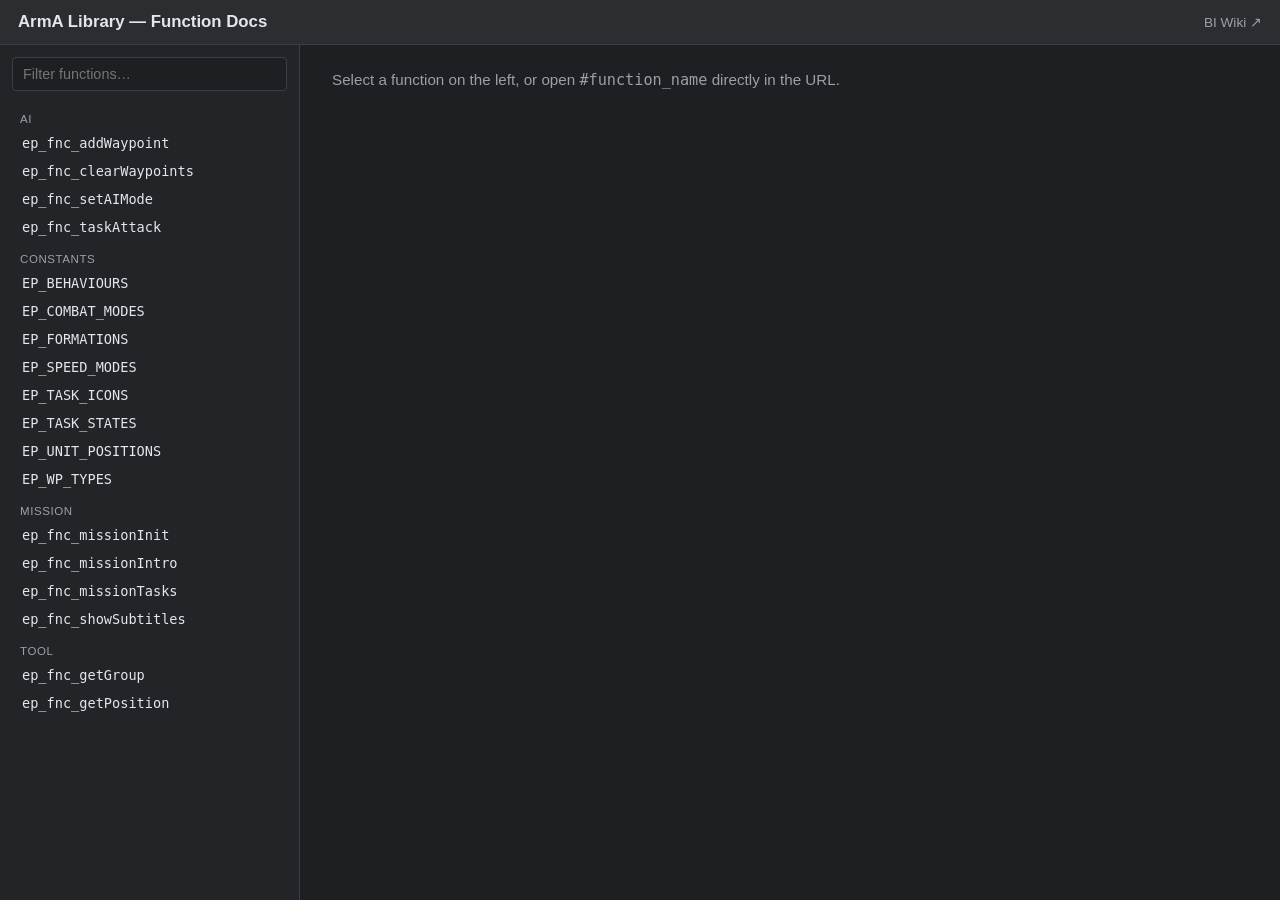
==== Docs/index.html @ c706b9c4 "Update" ====
<!DOCTYPE html>
<html lang="en">
<head>
    <meta charset="UTF-8" />
    <title>ArmA Library — Function Docs</title>
    <meta name="viewport" content="width=device-width, initial-scale=1" />
    <link rel="stylesheet" href="assets/style.css" />
</head>
<body>

<header>
    <h1>ArmA Library — Function Docs</h1>
    <span class="spacer"></span>
    <a class="wiki-link" href="https://community.bistudio.com/wiki/" target="_blank" rel="noopener">BI Wiki &#8599;</a>
</header>

<aside>
    <input id="filter" type="search" placeholder="Filter functions…" autocomplete="off" />
    <div id="nav"></div>
</aside>

<main id="content">
    <p class="placeholder">Loading…</p>
</main>

<!-- ==========================================================
     Core engine — must load first
     ========================================================== -->
<script src="assets/core.js"></script>

<!-- ==========================================================
     Route rules — URL redirect rules for unknown function names.
     Add new prefixes (CBA, ACE, etc.) inside routes.js.
     ========================================================== -->
<script src="docs/routes.js"></script>

<!-- ==========================================================
     Function doc modules — one <script> per category.
     To add a new module, drop a JS file in /docs/ and add it here.
     ========================================================== -->
<script src="docs/ai.js"></script>
<script src="docs/tool.js"></script>
<script src="docs/mission.js"></script>
<script src="docs/constants.js"></script>

<!-- Boot — must load LAST -->
<script src="docs/_init.js"></script>

</body>
</html>
---- Docs/assets/style.css ----
:root {
    --bg: #1e1f22;
    --panel: #2b2d31;
    --panel-2: #232428;
    --border: #3a3d43;
    --text: #e4e6eb;
    --muted: #9aa0a6;
    --accent: #f0a020;
    --accent-hover: #ffb833;
    --code-bg: #101114;
    --code-text: #cdd6f4;
}

* { box-sizing: border-box; }
html, body { height: 100%; margin: 0; }

body {
    font-family: -apple-system, BlinkMacSystemFont, "Segoe UI", Roboto, Helvetica, Arial, sans-serif;
    background: var(--bg);
    color: var(--text);
    display: grid;
    grid-template-columns: 300px 1fr;
    grid-template-rows: auto 1fr;
    grid-template-areas:
        "header header"
        "side   main";
}

header {
    grid-area: header;
    background: var(--panel);
    padding: 12px 18px;
    border-bottom: 1px solid var(--border);
    display: flex;
    align-items: center;
    gap: 12px;
}
header h1 {
    margin: 0;
    font-size: 1.05rem;
    font-weight: 600;
}
header .spacer { flex: 1; }
header a.wiki-link {
    color: var(--muted);
    text-decoration: none;
    font-size: .85rem;
}
header a.wiki-link:hover { color: var(--accent); }

aside {
    grid-area: side;
    background: var(--panel-2);
    border-right: 1px solid var(--border);
    overflow-y: auto;
    padding: 12px;
}
aside input {
    width: 100%;
    padding: 8px 10px;
    border: 1px solid var(--border);
    background: var(--bg);
    color: var(--text);
    border-radius: 4px;
    font-size: .9rem;
    margin-bottom: 10px;
}
aside input:focus {
    outline: none;
    border-color: var(--accent);
}
aside .group-title {
    color: var(--muted);
    font-size: .72rem;
    text-transform: uppercase;
    letter-spacing: .05em;
    margin: 12px 8px 4px;
}
aside a.fn-link {
    display: block;
    padding: 6px 10px;
    border-radius: 4px;
    color: var(--text);
    text-decoration: none;
    font-family: "SF Mono", Consolas, Menlo, monospace;
    font-size: .85rem;
}
aside a.fn-link:hover { background: var(--panel); }
aside a.fn-link.active {
    background: var(--accent);
    color: #000;
}

main {
    grid-area: main;
    overflow-y: auto;
    padding: 24px 32px;
}
main h2 {
    margin: 0 0 4px;
    font-family: "SF Mono", Consolas, Menlo, monospace;
    color: var(--accent);
    font-size: 1.4rem;
}
main .subtitle {
    color: var(--muted);
    margin-bottom: 18px;
    font-size: .85rem;
}
main section {
    margin-bottom: 22px;
}
main h3 {
    font-size: .8rem;
    text-transform: uppercase;
    letter-spacing: .05em;
    color: var(--muted);
    border-bottom: 1px solid var(--border);
    padding-bottom: 4px;
    margin: 0 0 8px;
}
main p { margin: 0 0 8px; line-height: 1.5; }
main pre {
    background: var(--code-bg);
    color: var(--code-text);
    padding: 12px 14px;
    border-radius: 6px;
    overflow-x: auto;
    font-family: "SF Mono", Consolas, Menlo, monospace;
    font-size: .85rem;
    line-height: 1.45;
    margin: 0;
}
main table.params {
    width: 100%;
    border-collapse: collapse;
    font-size: .9rem;
}
main table.params th,
main table.params td {
    text-align: left;
    padding: 6px 10px;
    border-bottom: 1px solid var(--border);
    vertical-align: top;
}
main table.params th {
    color: var(--muted);
    font-weight: 500;
    font-size: .78rem;
    text-transform: uppercase;
}
main table.params td:first-child {
    font-family: "SF Mono", Consolas, Menlo, monospace;
    color: var(--accent);
    width: 25%;
}
main table.params td:nth-child(2) {
    color: var(--muted);
    width: 20%;
    font-family: "SF Mono", Consolas, Menlo, monospace;
    font-size: .82rem;
}

.redirect-banner {
    background: var(--panel);
    border: 1px solid var(--border);
    border-left: 3px solid var(--accent);
    padding: 16px 20px;
    border-radius: 4px;
    max-width: 680px;
}
.redirect-banner code {
    background: var(--code-bg);
    padding: 1px 6px;
    border-radius: 3px;
    font-size: .9em;
    color: var(--accent);
}
.redirect-banner a {
    color: var(--accent);
    text-decoration: none;
}
.redirect-banner a:hover { text-decoration: underline; }
.redirect-banner button {
    margin-top: 12px;
    background: var(--accent);
    color: #000;
    border: 0;
    padding: 6px 14px;
    border-radius: 4px;
    font-weight: 600;
    cursor: pointer;
}
.redirect-banner button:hover { background: var(--accent-hover); }

.placeholder {
    color: var(--muted);
    font-size: .95rem;
}
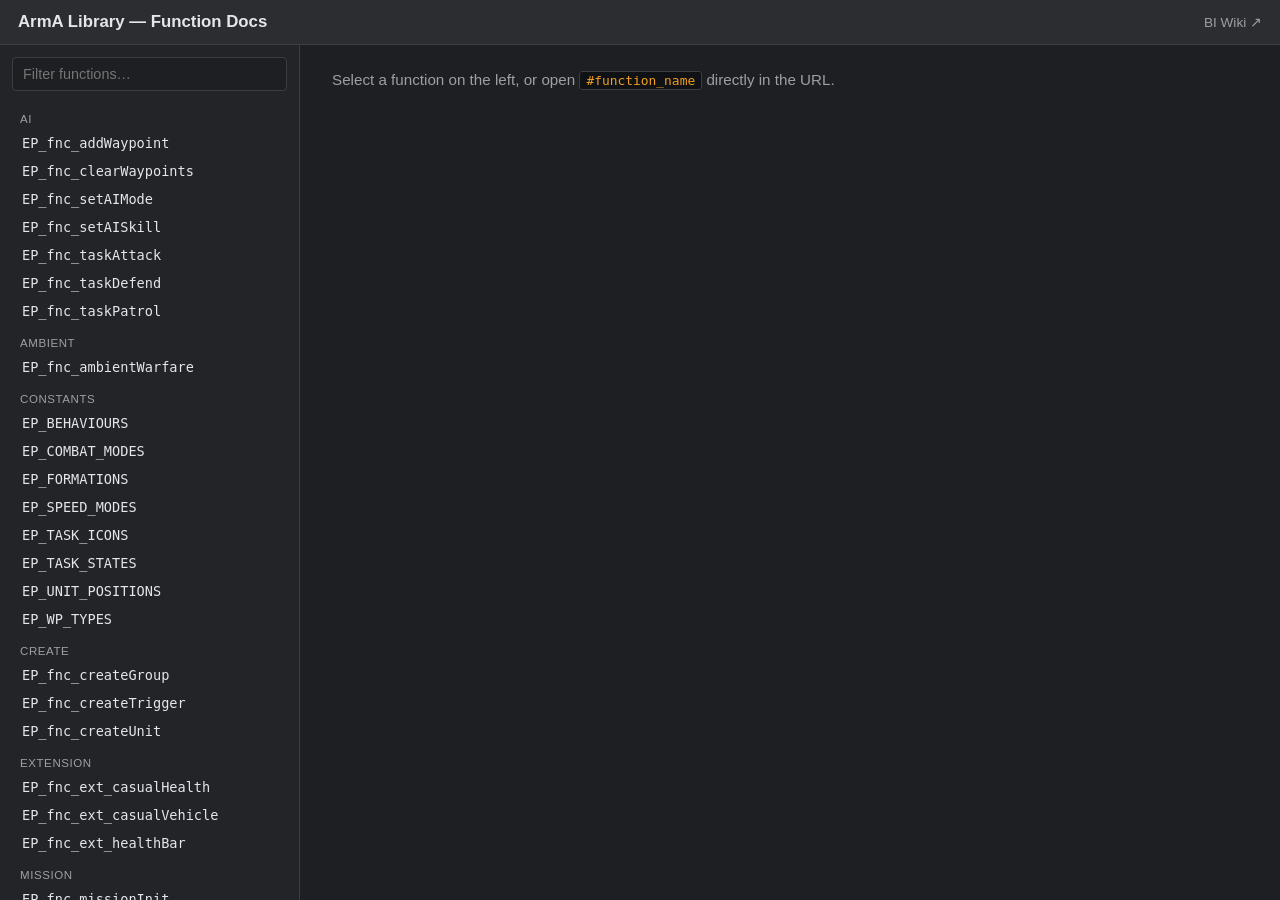
==== commit b327a066: "Update" ====
--- a/Docs/index.html
+++ b/Docs/index.html
@@ -39,8 +39,11 @@
      To add a new module, drop a JS file in /docs/ and add it here.
      ========================================================== -->
 <script src="docs/ai.js"></script>
+<script src="docs/ambient.js"></script>
+<script src="docs/create.js"></script>
+<script src="docs/extension.js"></script>
+<script src="docs/mission.js"></script>
 <script src="docs/tool.js"></script>
-<script src="docs/mission.js"></script>
 <script src="docs/constants.js"></script>
 
 <!-- Boot — must load LAST -->
--- a/Docs/assets/style.css
+++ b/Docs/assets/style.css
@@ -120,6 +120,16 @@
     margin: 0 0 8px;
 }
 main p { margin: 0 0 8px; line-height: 1.5; }
+main :not(pre) > code,
+main table.params code {
+    background: var(--code-bg);
+    color: var(--accent);
+    padding: 1px 6px;
+    border-radius: 3px;
+    font-family: "SF Mono", Consolas, Menlo, monospace;
+    font-size: .85em;
+    border: 1px solid var(--border);
+}
 main pre {
     background: var(--code-bg);
     color: var(--code-text);
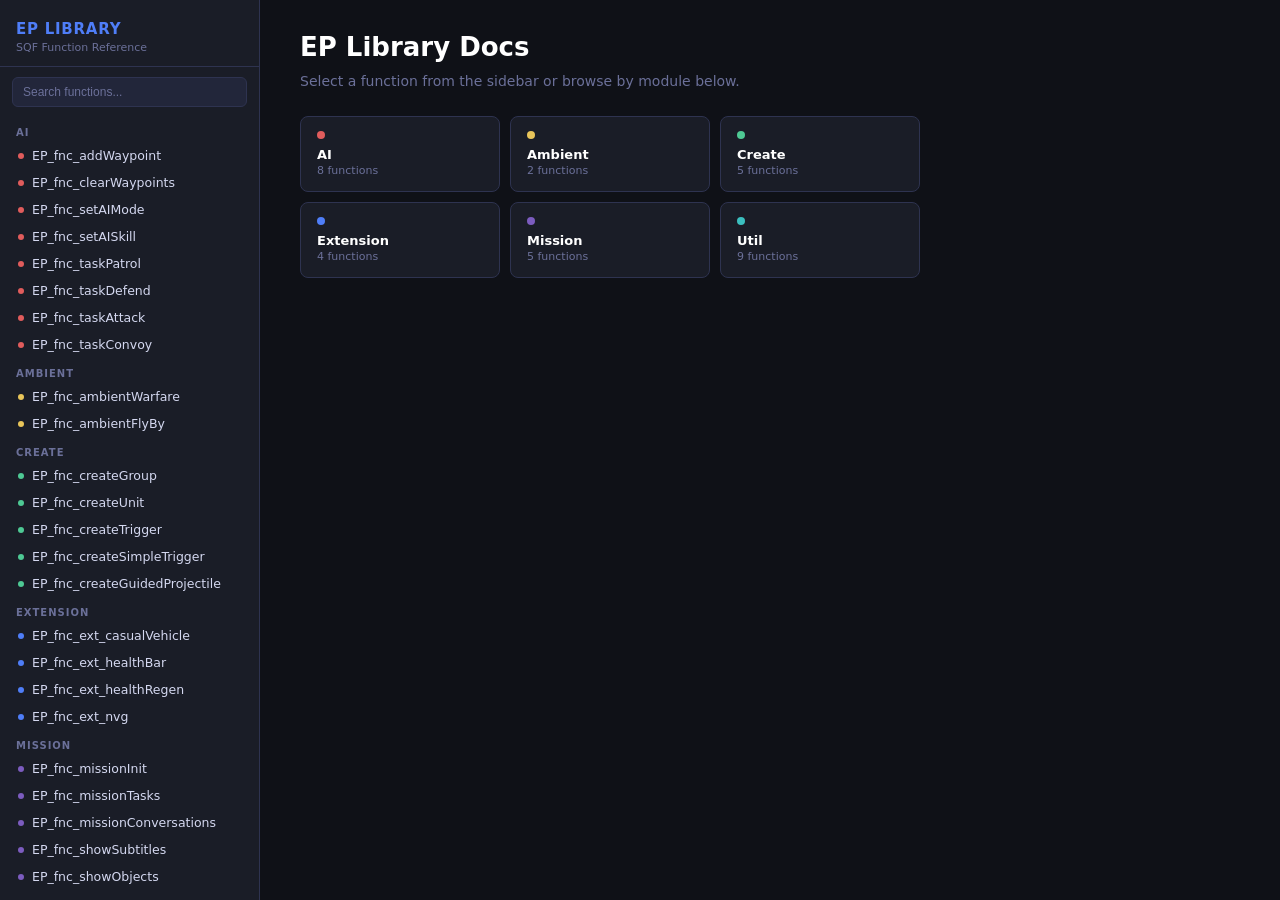
==== commit 1dc69391: "Updated docs" ====
--- a/Docs/index.html
+++ b/Docs/index.html
@@ -1,53 +1,540 @@
 <!DOCTYPE html>
 <html lang="en">
 <head>
-    <meta charset="UTF-8" />
-    <title>ArmA Library — Function Docs</title>
-    <meta name="viewport" content="width=device-width, initial-scale=1" />
-    <link rel="stylesheet" href="assets/style.css" />
+  <meta charset="UTF-8" />
+  <meta name="viewport" content="width=device-width, initial-scale=1.0" />
+  <title>EP Library — SQF Docs</title>
+  <script>window.EP_DATA = [];</script>
+  <script src="data/module_ai.js"></script>
+  <script src="data/module_ambient.js"></script>
+  <script src="data/module_create.js"></script>
+  <script src="data/module_extension.js"></script>
+  <script src="data/module_mission.js"></script>
+  <script src="data/module_util.js"></script>
+  <style>
+    :root {
+      --bg:       #0f1117;
+      --bg2:      #1a1d27;
+      --bg3:      #22263a;
+      --border:   #2e3350;
+      --accent:   #4f7ef8;
+      --accent2:  #7c5cbf;
+      --green:    #4ec994;
+      --yellow:   #e8c55a;
+      --red:      #e05c5c;
+      --text:     #d4d8f0;
+      --muted:    #6b7099;
+      --code-bg:  #141720;
+      --tag-bg:   #1e2540;
+    }
+
+    * { box-sizing: border-box; margin: 0; padding: 0; }
+
+    body {
+      font-family: 'Segoe UI', system-ui, sans-serif;
+      background: var(--bg);
+      color: var(--text);
+      display: flex;
+      height: 100vh;
+      overflow: hidden;
+    }
+
+    /* ── SIDEBAR ───────────────────────────────── */
+    #sidebar {
+      width: 260px;
+      min-width: 260px;
+      background: var(--bg2);
+      border-right: 1px solid var(--border);
+      display: flex;
+      flex-direction: column;
+      overflow: hidden;
+    }
+
+    #sidebar-header {
+      padding: 20px 16px 12px;
+      border-bottom: 1px solid var(--border);
+    }
+
+    #sidebar-header h1 {
+      font-size: 15px;
+      font-weight: 700;
+      color: var(--accent);
+      letter-spacing: 0.05em;
+      text-transform: uppercase;
+    }
+
+    #sidebar-header p {
+      font-size: 11px;
+      color: var(--muted);
+      margin-top: 3px;
+    }
+
+    #search {
+      margin: 10px 12px;
+      padding: 7px 10px;
+      background: var(--bg3);
+      border: 1px solid var(--border);
+      border-radius: 6px;
+      color: var(--text);
+      font-size: 12px;
+      outline: none;
+      width: calc(100% - 24px);
+    }
+    #search::placeholder { color: var(--muted); }
+    #search:focus { border-color: var(--accent); }
+
+    #nav {
+      overflow-y: auto;
+      flex: 1;
+      padding-bottom: 16px;
+    }
+
+    .nav-category {
+      padding: 10px 16px 4px;
+      font-size: 10px;
+      font-weight: 700;
+      text-transform: uppercase;
+      letter-spacing: 0.1em;
+      color: var(--muted);
+    }
+
+    .nav-item {
+      display: flex;
+      align-items: center;
+      gap: 8px;
+      padding: 6px 16px;
+      cursor: pointer;
+      font-size: 12.5px;
+      color: var(--text);
+      border-left: 2px solid transparent;
+      transition: background 0.1s, border-color 0.1s;
+      white-space: nowrap;
+      overflow: hidden;
+      text-overflow: ellipsis;
+    }
+
+    .nav-item:hover  { background: var(--bg3); }
+    .nav-item.active { background: var(--bg3); border-left-color: var(--accent); color: #fff; }
+
+    .nav-item .dot {
+      width: 6px; height: 6px;
+      border-radius: 50%;
+      flex-shrink: 0;
+    }
+
+    /* ── MAIN ──────────────────────────────────── */
+    #main {
+      flex: 1;
+      overflow-y: auto;
+      padding: 32px 40px;
+    }
+
+    /* ── FUNCTION CARD ─────────────────────────── */
+    .fn-card {
+      display: none;
+      max-width: 860px;
+    }
+    .fn-card.visible { display: block; }
+
+    .fn-card + .fn-card { margin-top: 0; }
+
+    .fn-title {
+      font-size: 22px;
+      font-weight: 700;
+      color: #fff;
+      margin-bottom: 4px;
+    }
+
+    .fn-module {
+      font-size: 11px;
+      text-transform: uppercase;
+      letter-spacing: 0.08em;
+      color: var(--muted);
+      margin-bottom: 12px;
+    }
+
+    .fn-desc {
+      font-size: 14px;
+      line-height: 1.65;
+      color: var(--text);
+      margin-bottom: 20px;
+    }
+
+    /* section label */
+    .section-label {
+      font-size: 10px;
+      font-weight: 700;
+      text-transform: uppercase;
+      letter-spacing: 0.1em;
+      color: var(--muted);
+      margin-bottom: 8px;
+    }
+
+    /* params table */
+    .params-table {
+      width: 100%;
+      border-collapse: collapse;
+      font-size: 12.5px;
+      margin-bottom: 20px;
+    }
+
+    .params-table th {
+      text-align: left;
+      padding: 6px 10px;
+      background: var(--bg3);
+      color: var(--muted);
+      font-weight: 600;
+      border-bottom: 1px solid var(--border);
+      font-size: 11px;
+      text-transform: uppercase;
+    }
+
+    .params-table td {
+      padding: 7px 10px;
+      border-bottom: 1px solid var(--border);
+      vertical-align: top;
+    }
+
+    .params-table tr:last-child td { border-bottom: none; }
+    .params-table tr:hover td { background: var(--bg3); }
+
+    .param-name  { font-family: 'Cascadia Code', 'Consolas', monospace; color: var(--green); }
+    .param-type  { font-family: 'Cascadia Code', 'Consolas', monospace; color: var(--accent); font-size: 11px; }
+    .param-opt   { color: var(--yellow); font-size: 11px; }
+    .param-desc  { color: var(--text); }
+    .param-default { font-family: 'Cascadia Code', 'Consolas', monospace; color: var(--muted); font-size: 11px; }
+
+    /* returns */
+    .returns-block {
+      display: inline-flex;
+      align-items: center;
+      gap: 8px;
+      background: var(--tag-bg);
+      border: 1px solid var(--border);
+      border-radius: 6px;
+      padding: 6px 12px;
+      font-size: 12.5px;
+      margin-bottom: 20px;
+    }
+
+    .returns-block .ret-type {
+      font-family: 'Cascadia Code', 'Consolas', monospace;
+      color: var(--accent2);
+    }
+
+    /* code block */
+    .code-block {
+      background: var(--code-bg);
+      border: 1px solid var(--border);
+      border-radius: 8px;
+      padding: 16px 18px;
+      font-family: 'Cascadia Code', 'Consolas', monospace;
+      font-size: 12.5px;
+      line-height: 1.7;
+      overflow-x: auto;
+      margin-bottom: 20px;
+      white-space: pre;
+    }
+
+    /* notes */
+    .note {
+      background: var(--bg3);
+      border-left: 3px solid var(--yellow);
+      border-radius: 0 6px 6px 0;
+      padding: 10px 14px;
+      font-size: 12.5px;
+      line-height: 1.6;
+      margin-bottom: 20px;
+      color: var(--text);
+    }
+
+    /* divider */
+    hr {
+      border: none;
+      border-top: 1px solid var(--border);
+      margin: 28px 0;
+    }
+
+    /* ── HOME PAGE ─────────────────────────────── */
+    #home {
+      max-width: 620px;
+    }
+
+    #home h2 {
+      font-size: 26px;
+      font-weight: 700;
+      color: #fff;
+      margin-bottom: 8px;
+    }
+
+    #home p {
+      color: var(--muted);
+      font-size: 14px;
+      line-height: 1.6;
+      margin-bottom: 24px;
+    }
+
+    .module-grid {
+      display: grid;
+      grid-template-columns: repeat(auto-fill, minmax(160px, 1fr));
+      gap: 10px;
+    }
+
+    .module-card {
+      background: var(--bg2);
+      border: 1px solid var(--border);
+      border-radius: 8px;
+      padding: 14px 16px;
+      cursor: pointer;
+      transition: border-color 0.15s, background 0.15s;
+    }
+
+    .module-card:hover {
+      border-color: var(--accent);
+      background: var(--bg3);
+    }
+
+    .module-card .mc-dot {
+      width: 8px; height: 8px;
+      border-radius: 50%;
+      margin-bottom: 8px;
+    }
+
+    .module-card .mc-name {
+      font-size: 13px;
+      font-weight: 600;
+      color: #fff;
+    }
+
+    .module-card .mc-count {
+      font-size: 11px;
+      color: var(--muted);
+      margin-top: 2px;
+    }
+
+    /* scrollbar */
+    ::-webkit-scrollbar { width: 6px; height: 6px; }
+    ::-webkit-scrollbar-track { background: transparent; }
+    ::-webkit-scrollbar-thumb { background: var(--border); border-radius: 3px; }
+    ::-webkit-scrollbar-thumb:hover { background: var(--muted); }
+
+    .hidden { display: none !important; }
+  </style>
 </head>
 <body>
 
-<header>
-    <h1>ArmA Library — Function Docs</h1>
-    <span class="spacer"></span>
-    <a class="wiki-link" href="https://community.bistudio.com/wiki/" target="_blank" rel="noopener">BI Wiki &#8599;</a>
-</header>
-
-<aside>
-    <input id="filter" type="search" placeholder="Filter functions…" autocomplete="off" />
-    <div id="nav"></div>
-</aside>
-
-<main id="content">
-    <p class="placeholder">Loading…</p>
-</main>
-
-<!-- ==========================================================
-     Core engine — must load first
-     ========================================================== -->
-<script src="assets/core.js"></script>
-
-<!-- ==========================================================
-     Route rules — URL redirect rules for unknown function names.
-     Add new prefixes (CBA, ACE, etc.) inside routes.js.
-     ========================================================== -->
-<script src="docs/routes.js"></script>
-
-<!-- ==========================================================
-     Function doc modules — one <script> per category.
-     To add a new module, drop a JS file in /docs/ and add it here.
-     ========================================================== -->
-<script src="docs/ai.js"></script>
-<script src="docs/ambient.js"></script>
-<script src="docs/create.js"></script>
-<script src="docs/extension.js"></script>
-<script src="docs/mission.js"></script>
-<script src="docs/tool.js"></script>
-<script src="docs/constants.js"></script>
-
-<!-- Boot — must load LAST -->
-<script src="docs/_init.js"></script>
-
+<!-- ═══════════════════ SIDEBAR ═══════════════════ -->
+<div id="sidebar">
+  <div id="sidebar-header">
+    <h1>EP Library</h1>
+    <p>SQF Function Reference</p>
+  </div>
+  <input id="search" type="text" placeholder="Search functions..." autocomplete="off" />
+  <div id="nav"></div>
+</div>
+
+<!-- ═══════════════════ MAIN ═══════════════════ -->
+<div id="main">
+
+  <!-- HOME -->
+  <div id="home">
+    <h2>EP Library Docs</h2>
+    <p>Select a function from the sidebar or browse by module below.</p>
+    <div class="module-grid" id="module-grid"></div>
+  </div>
+
+  <!-- FUNCTION CARDS — generated by JS -->
+  <div id="cards"></div>
+
+</div>
+
+<script>
+// ═══════════════════════════════════════════════════════════
+//  DATA — loaded from data/module_*.js files
+//  To add a function: edit the relevant module file.
+//  To add a new module: create data/module_<name>.js and add
+//  a <script src="..."> tag in the <head> above.
+// ═══════════════════════════════════════════════════════════
+const FUNCTIONS = window.EP_DATA;
+
+// ═══════════════════════════════════════════════════════════
+//  MODULE META
+// ═══════════════════════════════════════════════════════════
+const MODULES = {
+  AI:        { color: "#e05c5c", label: "AI" },
+  Ambient:   { color: "#e8c55a", label: "Ambient" },
+  Create:    { color: "#4ec994", label: "Create" },
+  Extension: { color: "#4f7ef8", label: "Extension" },
+  Mission:   { color: "#7c5cbf", label: "Mission" },
+  Util:      { color: "#3bbfbf", label: "Util" },
+};
+
+// ═══════════════════════════════════════════════════════════
+//  RENDER
+// ═══════════════════════════════════════════════════════════
+function escHtml(s) {
+  return String(s)
+    .replace(/&/g,"&amp;")
+    .replace(/</g,"&lt;")
+    .replace(/>/g,"&gt;");
+}
+
+function buildNav() {
+  const nav = document.getElementById("nav");
+  const byModule = {};
+  FUNCTIONS.forEach(f => {
+    if (!byModule[f.module]) byModule[f.module] = [];
+    byModule[f.module].push(f);
+  });
+
+  Object.entries(MODULES).forEach(([mod, meta]) => {
+    if (!byModule[mod]) return;
+    const cat = document.createElement("div");
+    cat.className = "nav-category";
+    cat.textContent = meta.label;
+    nav.appendChild(cat);
+
+    byModule[mod].forEach(f => {
+      const item = document.createElement("div");
+      item.className = "nav-item";
+      item.dataset.id = f.id;
+      item.innerHTML = `<span class="dot" style="background:${meta.color}"></span>${escHtml(f.name)}`;
+      item.addEventListener("click", () => showFn(f.id));
+      nav.appendChild(item);
+    });
+  });
+}
+
+function buildModuleGrid() {
+  const grid = document.getElementById("module-grid");
+  const counts = {};
+  FUNCTIONS.forEach(f => { counts[f.module] = (counts[f.module]||0)+1; });
+
+  Object.entries(MODULES).forEach(([mod, meta]) => {
+    if (!counts[mod]) return;
+    const card = document.createElement("div");
+    card.className = "module-card";
+    card.innerHTML = `
+      <div class="mc-dot" style="background:${meta.color}"></div>
+      <div class="mc-name">${escHtml(meta.label)}</div>
+      <div class="mc-count">${counts[mod]} function${counts[mod]>1?"s":""}</div>`;
+    card.addEventListener("click", () => {
+      const first = FUNCTIONS.find(f => f.module===mod);
+      if (first) showFn(first.id);
+    });
+    grid.appendChild(card);
+  });
+}
+
+function buildCards() {
+  const container = document.getElementById("cards");
+  FUNCTIONS.forEach(f => {
+    const meta = MODULES[f.module] || { color:"#888" };
+
+    let paramsHtml = "";
+    if (f.params && f.params.length) {
+      const rows = f.params.map(p => `
+        <tr>
+          <td><span class="param-name">${escHtml(p.name)}</span></td>
+          <td><span class="param-type">${escHtml(p.type)}</span></td>
+          <td><span class="param-opt">${p.optional ? "optional" : "required"}</span></td>
+          <td><span class="param-default">${p.default ? escHtml(p.default) : "—"}</span></td>
+          <td class="param-desc">${escHtml(p.desc)}</td>
+        </tr>`).join("");
+      paramsHtml = `
+        <div class="section-label">Parameters</div>
+        <table class="params-table">
+          <thead><tr><th>Name</th><th>Type</th><th></th><th>Default</th><th>Description</th></tr></thead>
+          <tbody>${rows}</tbody>
+        </table>`;
+    }
+
+    const retHtml = f.returns && f.returns.type ? `
+      <div class="section-label">Returns</div>
+      <div class="returns-block">
+        <span class="ret-type">${escHtml(f.returns.type)}</span>
+        ${f.returns.desc ? `<span style="color:var(--muted)">—</span><span>${escHtml(f.returns.desc)}</span>` : ""}
+      </div>` : "";
+
+    const exampleHtml = f.example ? `
+      <div class="section-label">Example</div>
+      <div class="code-block">${escHtml(f.example)}</div>` : "";
+
+    const noteHtml = f.notes ? `<div class="note">${escHtml(f.notes)}</div>` : "";
+
+    const div = document.createElement("div");
+    div.className = "fn-card";
+    div.id = "card-" + f.id;
+    div.innerHTML = `
+      <div class="fn-title">${escHtml(f.name)}</div>
+      <div class="fn-module" style="color:${meta.color}">${escHtml(f.module)}</div>
+      <div class="fn-desc">${escHtml(f.desc)}</div>
+      ${noteHtml}
+      ${paramsHtml}
+      ${retHtml}
+      ${exampleHtml}`;
+
+    container.appendChild(div);
+  });
+}
+
+function showFn(id) {
+  // hide home
+  document.getElementById("home").classList.add("hidden");
+
+  // deactivate all cards
+  document.querySelectorAll(".fn-card").forEach(c => c.classList.remove("visible"));
+  document.querySelectorAll(".nav-item").forEach(i => i.classList.remove("active"));
+
+  const card = document.getElementById("card-" + id);
+  const nav  = document.querySelector(`.nav-item[data-id="${id}"]`);
+
+  if (card) card.classList.add("visible");
+  if (nav)  {
+    nav.classList.add("active");
+    nav.scrollIntoView({ block: "nearest" });
+  }
+
+  document.getElementById("main").scrollTop = 0;
+  location.hash = id;
+}
+
+function showHome() {
+  document.getElementById("home").classList.remove("hidden");
+  document.querySelectorAll(".fn-card").forEach(c => c.classList.remove("visible"));
+  document.querySelectorAll(".nav-item").forEach(i => i.classList.remove("active"));
+  location.hash = "";
+}
+
+// Search
+document.getElementById("search").addEventListener("input", function() {
+  const q = this.value.trim().toLowerCase();
+  document.querySelectorAll(".nav-item").forEach(item => {
+    const name = item.textContent.toLowerCase();
+    item.classList.toggle("hidden", q.length > 0 && !name.includes(q));
+  });
+  document.querySelectorAll(".nav-category").forEach(cat => {
+    const next = cat.nextElementSibling;
+    let hasVisible = false;
+    let el = next;
+    while (el && el.classList.contains("nav-item")) {
+      if (!el.classList.contains("hidden")) hasVisible = true;
+      el = el.nextElementSibling;
+    }
+    cat.classList.toggle("hidden", !hasVisible);
+  });
+});
+
+// Init
+buildNav();
+buildModuleGrid();
+buildCards();
+
+// Handle hash
+if (location.hash) {
+  const id = location.hash.slice(1);
+  if (FUNCTIONS.find(f => f.id === id)) showFn(id);
+}
+</script>
 </body>
 </html>
